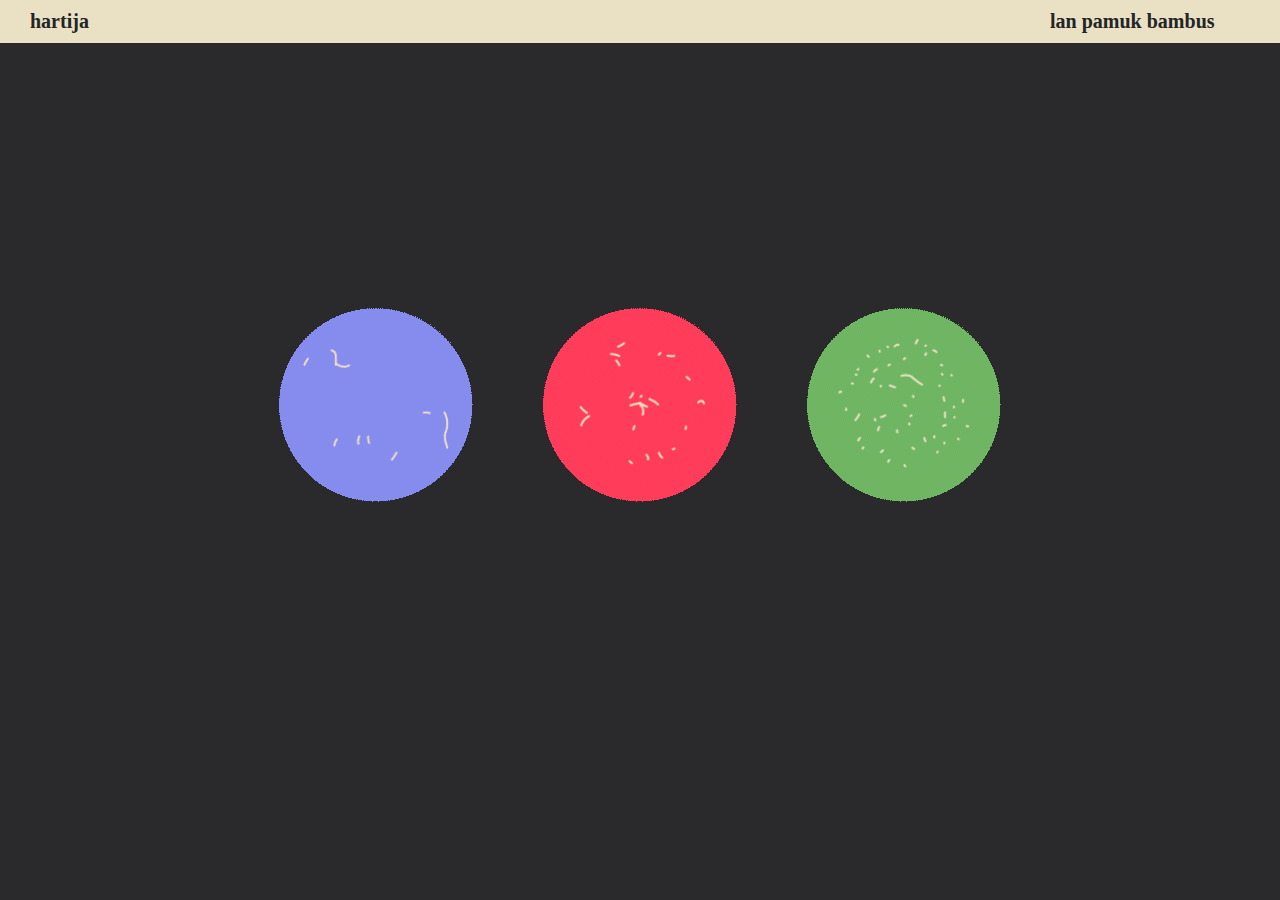
==== index.html @ f726c911 "nav" ====
<!DOCTYPE html>
<!DOCTYPE html>
<html>
<head>
	<meta charset="utf-8">
	<meta name="viewport" content="width=device-width, initial-scale=1">
	<title>hartija</title>
	<link rel="stylesheet" type="text/css" href="style.css">
</head>
<body>
	<header>
		<div id="naslov">
			<h1>hartija</h1>
		</div>

		<nav>
			<h1>
				<a href="./html/lan.html" class="lan">lan</a>
				<a href="./html/pamuk.html" class="pamuk">pamuk</a>
				<a href="./html/bambus.html" class="bambus">bambus</a>
			</h1>
		</nav>
	</header>

	<section class="vid">
		<div class="holder">
			<video src="./images/landing-page.mp4" id="desktop" autoplay muted loop>
			</video>
			<video src="./images/landing-page-vertical.mp4" id="mobile" autoplay muted loop>
			</video>
		</div>
	</section>

	<section class="grid">
		<div class="image-wrapper">
			<a href="./html/lan.html"><img src="./images/lan active.gif"></a>
		</div>
		<div class="image-wrapper">
			<a href="./html/pamuk.html"><img src="./images/pamuk active.gif"></a>
		</div>
		<div class="image-wrapper">
			<a href="./html/bambus.html"><img src="./images/bambus active.gif"></a>
		</div>
	</section>
</body>
</html>
---- style.css ----
@font-face {
  font-family: "Antikva Neue";
  src: url('.fonts/Antikva Neue.woff2') format('woff2');
  font-weight: 700;
  font-style: italic;
}

@font-face {
  font-family: "Ortica Linear Light";
  src: url('.fonts/OrticaLinear-Light.woff2') format('woff2');
  font-weight: 100;
  font-style: normal;
}

body {
  margin: 0;
  box-sizing: border-box;
  background-color: #2A2A2C;
}

header {
  position: sticky;
  z-index: 100;
  top: 0;
  margin: 0;
  padding: 10px 0 10px 0;
  background-color: rgba(234, 225, 197, 1.0);
  display: grid;
  grid-template-columns: auto auto;

}

header h1 {
  font-family: "Antikva Neue", serif;
  font-size: 20px;
  color: #242526;
  width:200px;
  margin: 0;  
}

p{
  font-family: "Ortica Linear Light", serif;
  font-size: 20px;
  color: #242526;
  margin: 0;
}

nav a {
  color: #242526;
  text-decoration: none;
}

nav a.lan:hover {
  color: #868BE9;
}

nav a.pamuk:hover {
  color: #FF3D5A;
}

nav a.bambus:hover {
  color: #6FB563;
}

#naslov {
  margin-left: 30px;
  justify-self: left;
}

nav {
  margin-right: 30px;
  justify-self: right;
}

section.vid div.holder {
  position: relative;
  top: 0;
}

section.vid video {
  width: 100%;
}

section.grid {
  display: grid;
  margin: 12vh 10vw;
  grid-row-gap: 1.5vw;
  grid-column-gap: 5vw;
  justify-content: center;
  align-items: center;
}

.img-wrapper {
  position: absolute;
  overflow: hidden;
}

.img-wrapper img{
  display: inline-block;
  width: 100%;
  border-radius: 50%;
}


@media screen and (max-width: 700px) {
    #desktop {
        display: none;
    }
    section.grid {
      grid-template-columns: auto;
    }
}
    
@media screen and (min-width: 701px) {
    #mobile {
        display: none;
    }

    section.grid {
      grid-template-columns: auto auto auto;
    }
}
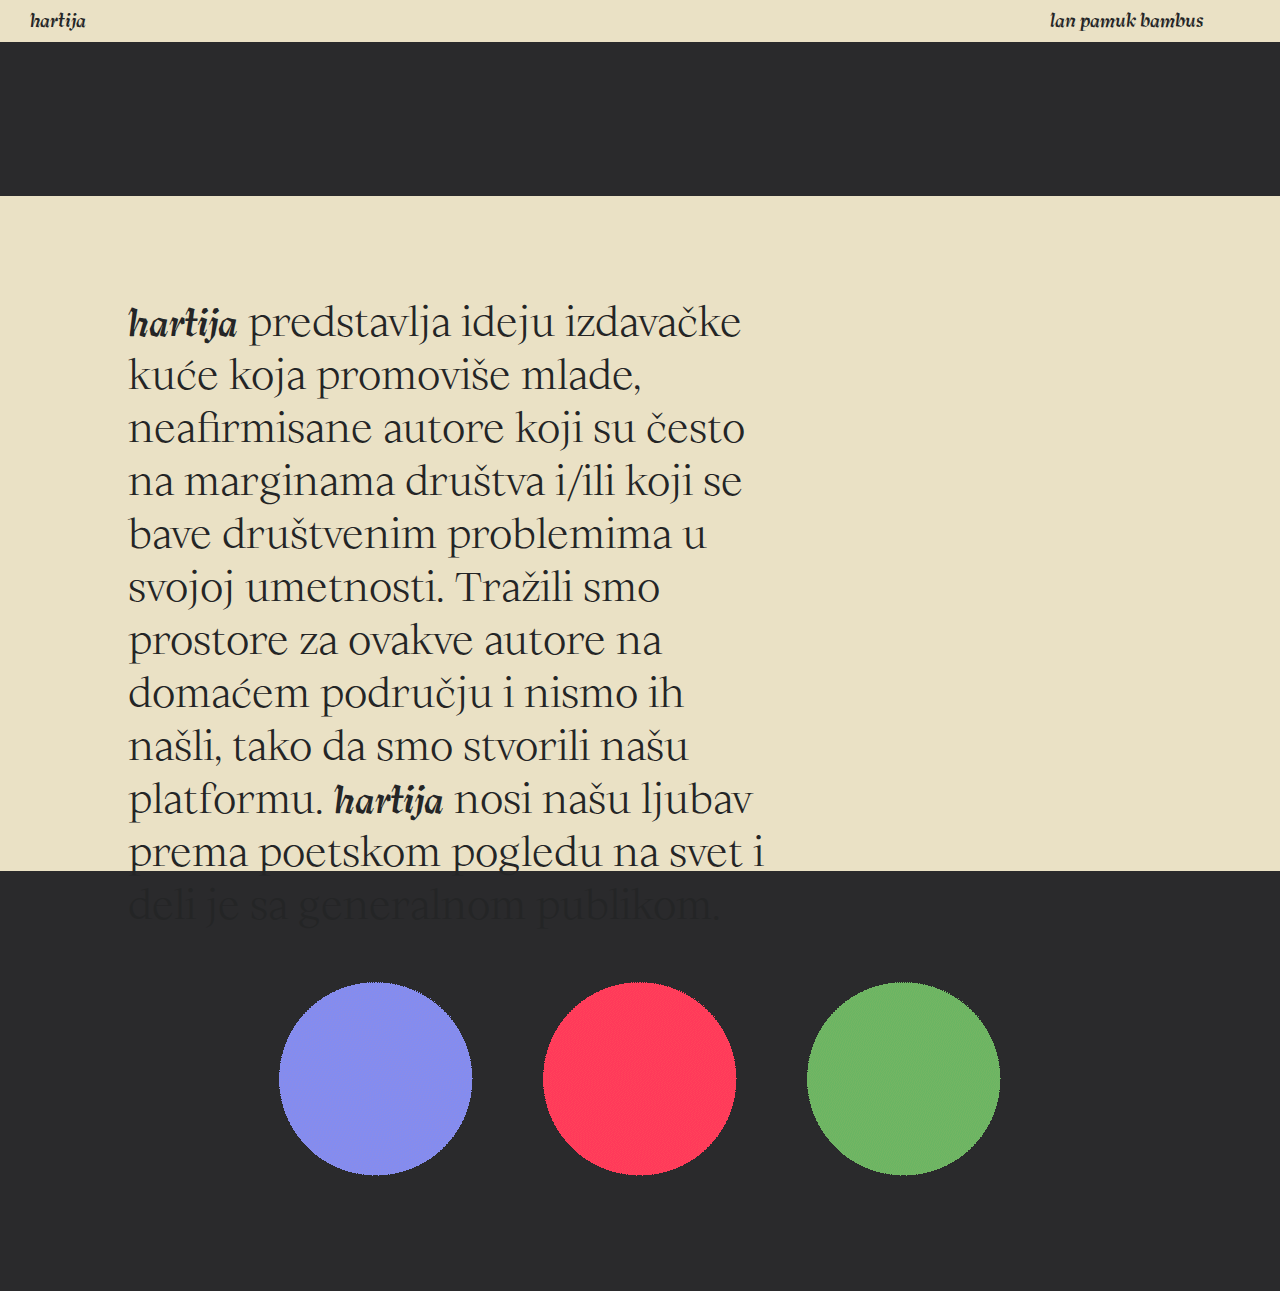
==== commit b62551b9: "gaaghdfhad" ====
--- a/index.html
+++ b/index.html
@@ -31,16 +31,16 @@
 		</div>
 	</section>
 
+	<section id="opis">
+		<div class="text-holder">
+			<p><span class="hartija">hartija</span> predstavlja ideju izdavačke kuće koja promoviše mlade, neafirmisane autore koji su često na marginama društva i/ili koji se bave društvenim problemima u svojoj umetnosti. Tražili smo prostore za ovakve autore na domaćem području i nismo ih našli, tako da smo stvorili našu platformu. <span class="hartija">hartija</span> nosi našu ljubav prema poetskom pogledu na svet i deli je sa generalnom publikom.</p>
+		</div>
+	</section>
+
 	<section class="grid">
-		<div class="image-wrapper">
-			<a href="./html/lan.html"><img src="./images/lan active.gif"></a>
-		</div>
-		<div class="image-wrapper">
-			<a href="./html/pamuk.html"><img src="./images/pamuk active.gif"></a>
-		</div>
-		<div class="image-wrapper">
-			<a href="./html/bambus.html"><img src="./images/bambus active.gif"></a>
-		</div>
+		<a href="./html/lan.html"><img src="./images/lan active.gif"></a>
+		<a href="./html/pamuk.html"><img src="./images/pamuk active.gif"></a>
+		<a href="./html/bambus.html"><img src="./images/bambus active.gif"></a>
 	</section>
 </body>
 </html>--- a/style.css
+++ b/style.css
@@ -1,13 +1,17 @@
 @font-face {
   font-family: "Antikva Neue";
-  src: url('.fonts/Antikva Neue.woff2') format('woff2');
+  src: url('./fonts/Antikva Neue.woff2') format('woff2'),
+       url('./fonts/Antikva Neue.woff') format('woff');
   font-weight: 700;
   font-style: italic;
 }
 
+
+
 @font-face {
   font-family: "Ortica Linear Light";
-  src: url('.fonts/OrticaLinear-Light.woff2') format('woff2');
+  src: url('./fonts/OrticaLinear-Light.woff2') format('woff2'),
+       url('./fonts/OrticaLinear-Light.woff') format('woff');
   font-weight: 100;
   font-style: normal;
 }
@@ -24,22 +28,24 @@
   top: 0;
   margin: 0;
   padding: 10px 0 10px 0;
-  background-color: rgba(234, 225, 197, 1.0);
+  background-color: #eae1c5;
   display: grid;
   grid-template-columns: auto auto;
-
 }
 
 header h1 {
   font-family: "Antikva Neue", serif;
+  font-weight: 700;
+  font-style: italic;
   font-size: 20px;
   color: #242526;
   width:200px;
   margin: 0;  
 }
 
-p{
+header p{
   font-family: "Ortica Linear Light", serif;
+  font-weight: 100;
   font-size: 20px;
   color: #242526;
   margin: 0;
@@ -75,30 +81,54 @@
 section.vid div.holder {
   position: relative;
   top: 0;
+  padding: 0;
 }
 
 section.vid video {
   width: 100%;
 }
 
+section#opis {
+  height: 75vh;
+  display: block;
+  position: relative;
+  background: #eae1c5;
+  padding: 0;
+}
+
+section#opis div.text-holder {
+  margin: 5% 40% 5% 10%;
+  display: block;
+  position: absolute;
+  justify-content: center;
+  align-content: center;
+}
+
+section#opis p{
+  font-family: "Ortica Linear Light", serif;
+  font-weight: 100;
+  font-size: 40px;
+  display: block;
+  color: #242526;
+}
+
+section#opis span {
+  font-family: "Antikva Neue";
+  font-weight: 700;
+  font-style: italic;
+  display: inline;
+  font-size: 40px;
+  color: #242526;
+}
+
+
 section.grid {
   display: grid;
   margin: 12vh 10vw;
-  grid-row-gap: 1.5vw;
+  grid-row-gap: 5vw;
   grid-column-gap: 5vw;
   justify-content: center;
   align-items: center;
-}
-
-.img-wrapper {
-  position: absolute;
-  overflow: hidden;
-}
-
-.img-wrapper img{
-  display: inline-block;
-  width: 100%;
-  border-radius: 50%;
 }
 
 
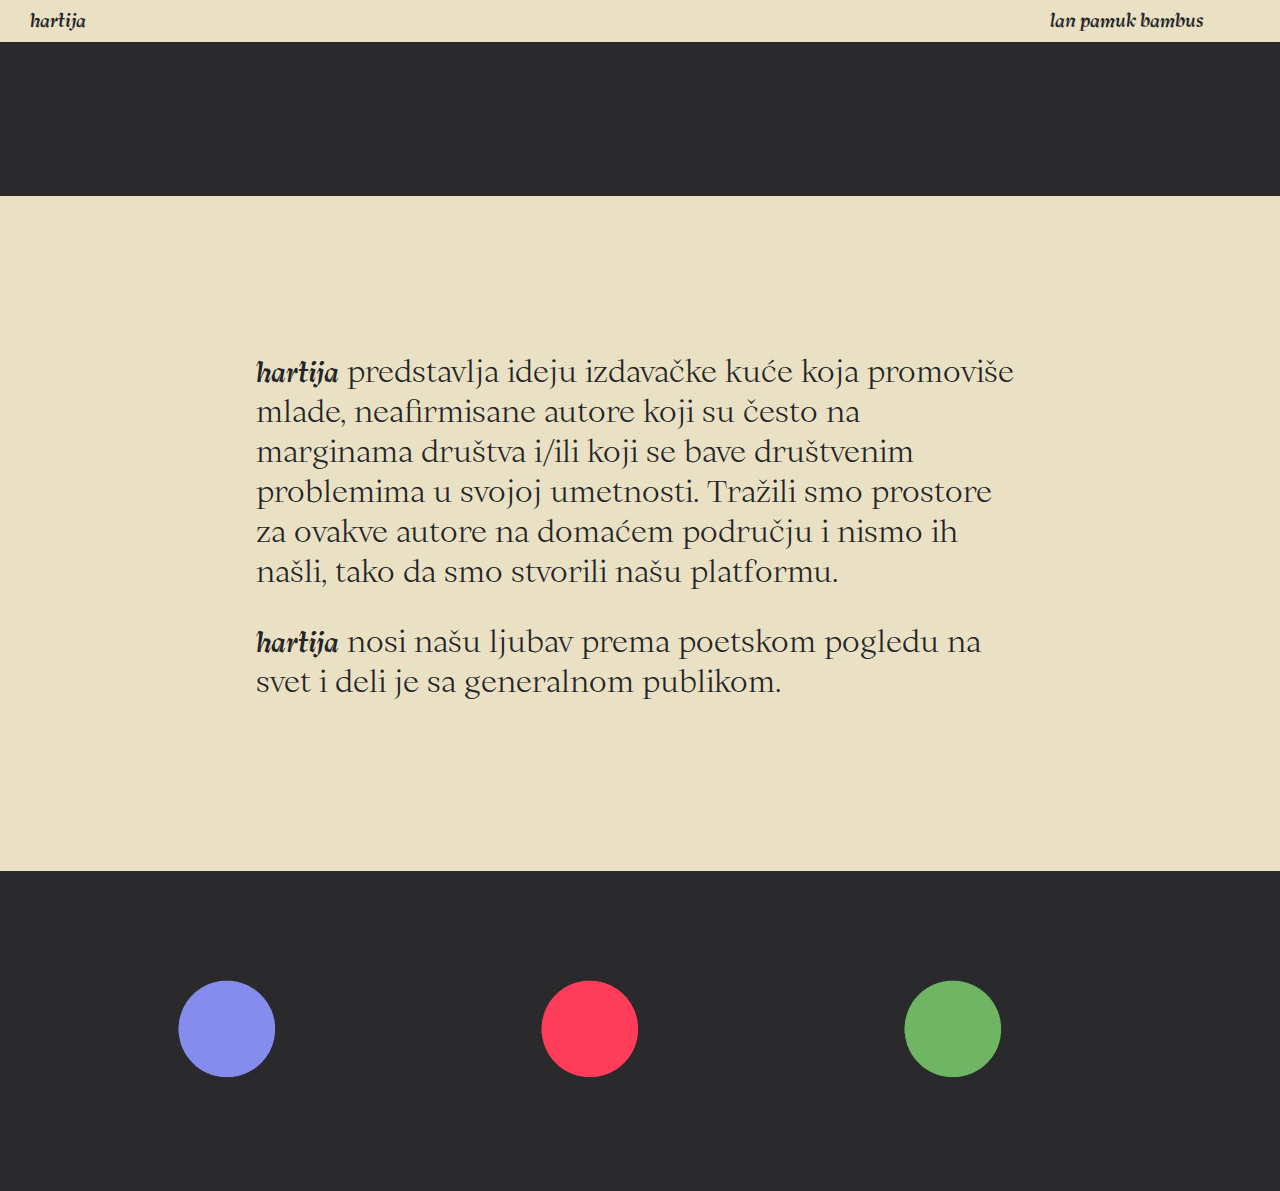
==== commit 00819cfc: "agdhahadad" ====
--- a/index.html
+++ b/index.html
@@ -33,7 +33,8 @@
 
 	<section id="opis">
 		<div class="text-holder">
-			<p><span class="hartija">hartija</span> predstavlja ideju izdavačke kuće koja promoviše mlade, neafirmisane autore koji su često na marginama društva i/ili koji se bave društvenim problemima u svojoj umetnosti. Tražili smo prostore za ovakve autore na domaćem području i nismo ih našli, tako da smo stvorili našu platformu. <span class="hartija">hartija</span> nosi našu ljubav prema poetskom pogledu na svet i deli je sa generalnom publikom.</p>
+			<p><span class="hartija">hartija</span> predstavlja ideju izdavačke kuće koja promoviše mlade, neafirmisane autore koji su često na marginama društva i/ili koji se bave društvenim problemima u svojoj umetnosti. Tražili smo prostore za ovakve autore na domaćem području i nismo ih našli, tako da smo stvorili našu platformu.</p> 
+			<p><span class="hartija">hartija</span> nosi našu ljubav prema poetskom pogledu na svet i deli je sa generalnom publikom.</p>
 		</div>
 	</section>
 
--- a/style.css
+++ b/style.css
@@ -89,7 +89,6 @@
 }
 
 section#opis {
-  height: 75vh;
   display: block;
   position: relative;
   background: #eae1c5;
@@ -97,7 +96,7 @@
 }
 
 section#opis div.text-holder {
-  margin: 5% 40% 5% 10%;
+  margin: 10% 20%;
   display: block;
   position: absolute;
   justify-content: center;
@@ -107,7 +106,6 @@
 section#opis p{
   font-family: "Ortica Linear Light", serif;
   font-weight: 100;
-  font-size: 40px;
   display: block;
   color: #242526;
 }
@@ -117,7 +115,6 @@
   font-weight: 700;
   font-style: italic;
   display: inline;
-  font-size: 40px;
   color: #242526;
 }
 
@@ -127,8 +124,12 @@
   margin: 12vh 10vw;
   grid-row-gap: 5vw;
   grid-column-gap: 5vw;
-  justify-content: center;
+  justify-items: center;
   align-items: center;
+}
+
+section.grid img{
+  width: 50%;
 }
 
 
@@ -138,6 +139,14 @@
     }
     section.grid {
       grid-template-columns: auto;
+    }
+
+    section#opis {
+      height: 60vh;
+    }
+
+    section#opis div.text-holder {
+      font-size: 20px;
     }
 }
     
@@ -149,4 +158,12 @@
     section.grid {
       grid-template-columns: auto auto auto;
     }
+
+    section#opis {
+      height: 75vh;
+    }
+
+    section#opis div.text-holder {
+      font-size: 30px;
+    }
 }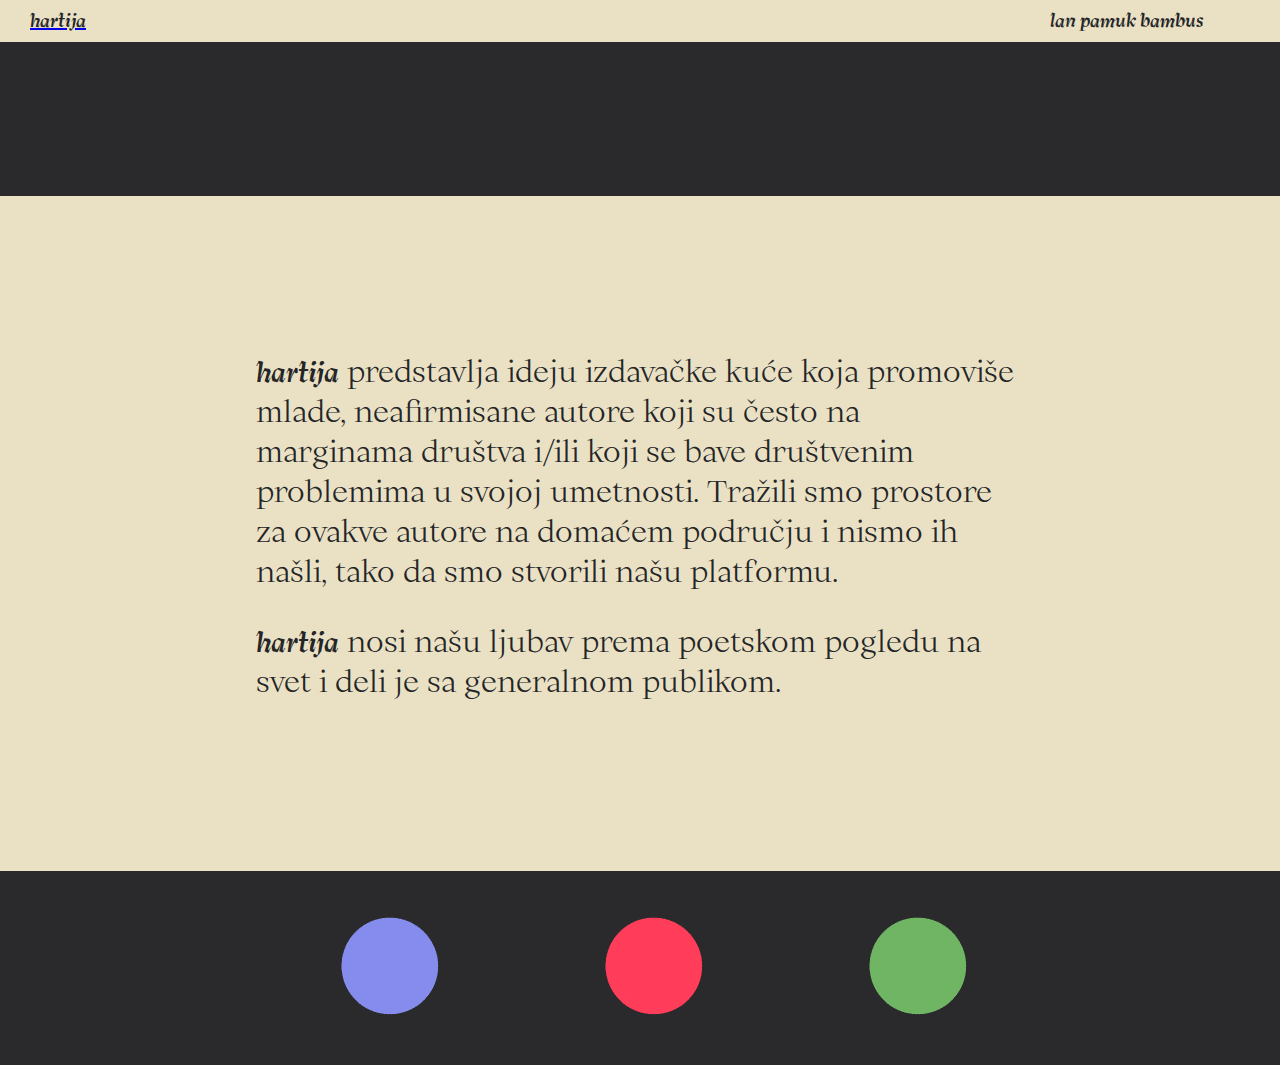
==== commit c5d72405: "pamuk" ====
--- a/index.html
+++ b/index.html
@@ -10,7 +10,7 @@
 <body>
 	<header>
 		<div id="naslov">
-			<h1>hartija</h1>
+			<a href="../index.html"><h1>hartija</h1></a>
 		</div>
 
 		<nav>
--- a/style.css
+++ b/style.css
@@ -121,15 +121,17 @@
 
 section.grid {
   display: grid;
-  margin: 12vh 10vw;
+  margin: 5vh 5vw 5vh 15vw;
   grid-row-gap: 5vw;
   grid-column-gap: 5vw;
-  justify-items: center;
+  justify-content: center;
   align-items: center;
 }
 
 section.grid img{
   width: 50%;
+  justify-content: center;
+  align-items: center;
 }
 
 
@@ -138,11 +140,11 @@
         display: none;
     }
     section.grid {
-      grid-template-columns: auto;
+      grid-template-columns: auto auto auto;
     }
 
     section#opis {
-      height: 60vh;
+      height: 75vh;
     }
 
     section#opis div.text-holder {
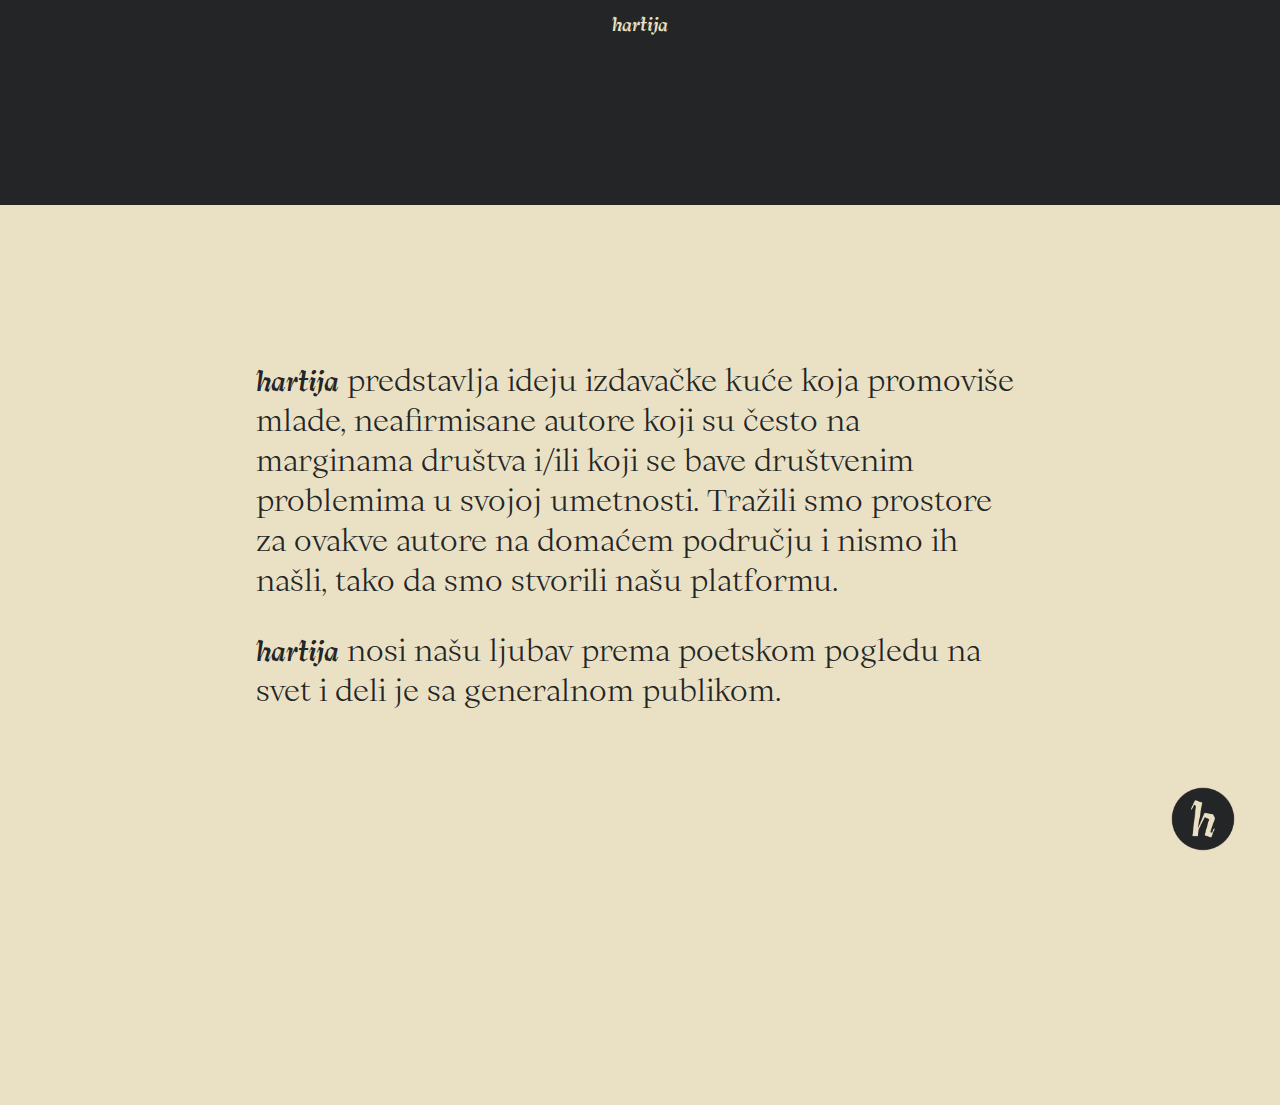
==== commit ddbc9ecf: "2.0 beta 1" ====
--- a/index.html
+++ b/index.html
@@ -6,20 +6,13 @@
 	<meta name="viewport" content="width=device-width, initial-scale=1">
 	<title>hartija</title>
 	<link rel="stylesheet" type="text/css" href="style.css">
+    <script src="https://ajax.googleapis.com/ajax/libs/jquery/3.7.1/jquery.min.js"></script>
 </head>
 <body>
 	<header>
 		<div id="naslov">
-			<a href="../index.html"><h1>hartija</h1></a>
+			<a href="./index.html"><h1>hartija</h1></a>
 		</div>
-
-		<nav>
-			<h1>
-				<a href="./html/lan.html" class="lan">lan</a>
-				<a href="./html/pamuk.html" class="pamuk">pamuk</a>
-				<a href="./html/bambus.html" class="bambus">bambus</a>
-			</h1>
-		</nav>
 	</header>
 
 	<section class="vid">
@@ -39,9 +32,26 @@
 	</section>
 
 	<section class="grid">
-		<a href="./html/lan.html"><img src="./images/lan active.gif"></a>
-		<a href="./html/pamuk.html"><img src="./images/pamuk active.gif"></a>
-		<a href="./html/bambus.html"><img src="./images/bambus active.gif"></a>
+		<a class="tag" href="./html/lan.html"><img src="./images/lan active.gif"></a>
+		<a class="tag" href="./html/pamuk.html"><img src="./images/pamuk active.gif"></a>
+		<a class="tag" href="./html/bambus.html"><img src="./images/bambus active.gif"></a>
+		<div class="button"><img src="./images/h.png"></div>
 	</section>
+
+	<script>
+
+		$('.button').click(function() {
+		var clicks = $(this).data('clicks');
+		if (clicks) {
+			console.log("hover in");
+			$(".tag").css("visibility", "visible");
+		} else {
+			console.log("hover out");
+			$(".tag").css("visibility", "hidden");
+		}
+		  $(this).data("clicks", !clicks);
+		});
+
+    </script>
 </body>
 </html>--- a/style.css
+++ b/style.css
@@ -1,7 +1,7 @@
 @font-face {
   font-family: "Antikva Neue";
-  src: url('./fonts/Antikva Neue.woff2') format('woff2'),
-       url('./fonts/Antikva Neue.woff') format('woff');
+  src: url('./fonts/Antikva Neue Bold.woff2') format('woff2'),
+       url('./fonts/Antikva Neue Bold.woff') format('woff');
   font-weight: 700;
   font-style: italic;
 }
@@ -19,63 +19,51 @@
 body {
   margin: 0;
   box-sizing: border-box;
-  background-color: #2A2A2C;
+  background-color: #242526;
 }
 
 header {
-  position: sticky;
-  z-index: 100;
+  position: relative;
   top: 0;
   margin: 0;
-  padding: 10px 0 10px 0;
-  background-color: #eae1c5;
-  display: grid;
-  grid-template-columns: auto auto;
+  padding: 15px 0 15px 0;
+  background-color: #242526;
+  display: inline;
 }
 
-header h1 {
+#naslov h1 {
   font-family: "Antikva Neue", serif;
   font-weight: 700;
   font-style: italic;
   font-size: 20px;
-  color: #242526;
-  width:200px;
-  margin: 0;  
+  text-decoration: none;
+  color: #eae1c5;
+  width:100vw;
+  text-align: center;
 }
 
-header p{
-  font-family: "Ortica Linear Light", serif;
-  font-weight: 100;
-  font-size: 20px;
-  color: #242526;
-  margin: 0;
-}
-
-nav a {
-  color: #242526;
+#naslov a:link {
   text-decoration: none;
 }
 
-nav a.lan:hover {
-  color: #868BE9;
+#naslov a:hover {
+  font-family: "Antikva Neue";
+  font-family: 100;
+  font-size: 20px;  
+  text-decoration: underline;
+  color: #eae1c5;
 }
 
-nav a.pamuk:hover {
-  color: #FF3D5A;
-}
+#naslov a:visited {
+  text-decoration: none;
+  color: #eae1c5;
 
-nav a.bambus:hover {
-  color: #6FB563;
 }
 
 #naslov {
-  margin-left: 30px;
-  justify-self: left;
-}
-
-nav {
-  margin-right: 30px;
-  justify-self: right;
+  position: relative;
+  align-content: center;
+  justify-content: center;
 }
 
 section.vid div.holder {
@@ -120,18 +108,22 @@
 
 
 section.grid {
+  position: fixed;
+  right: 5vh;
+  bottom: 5vh;
   display: grid;
-  margin: 5vh 5vw 5vh 15vw;
-  grid-row-gap: 5vw;
-  grid-column-gap: 5vw;
+  grid-row-gap: 2vw;
+  grid-column-gap:2vw;
+}
+
+section.grid img{
+  width: 5vw;
   justify-content: center;
   align-items: center;
 }
 
-section.grid img{
-  width: 50%;
-  justify-content: center;
-  align-items: center;
+section.grid .tag {
+  visibility: hidden;
 }
 
 
@@ -140,7 +132,11 @@
         display: none;
     }
     section.grid {
-      grid-template-columns: auto auto auto;
+      grid-template-columns: auto auto auto auto;
+    }
+
+    section.grid img {
+      width: 10vw;
     }
 
     section#opis {
@@ -158,11 +154,11 @@
     }
 
     section.grid {
-      grid-template-columns: auto auto auto;
+      grid-template-columns: auto;
     }
 
     section#opis {
-      height: 75vh;
+      height: 100vh;
     }
 
     section#opis div.text-holder {
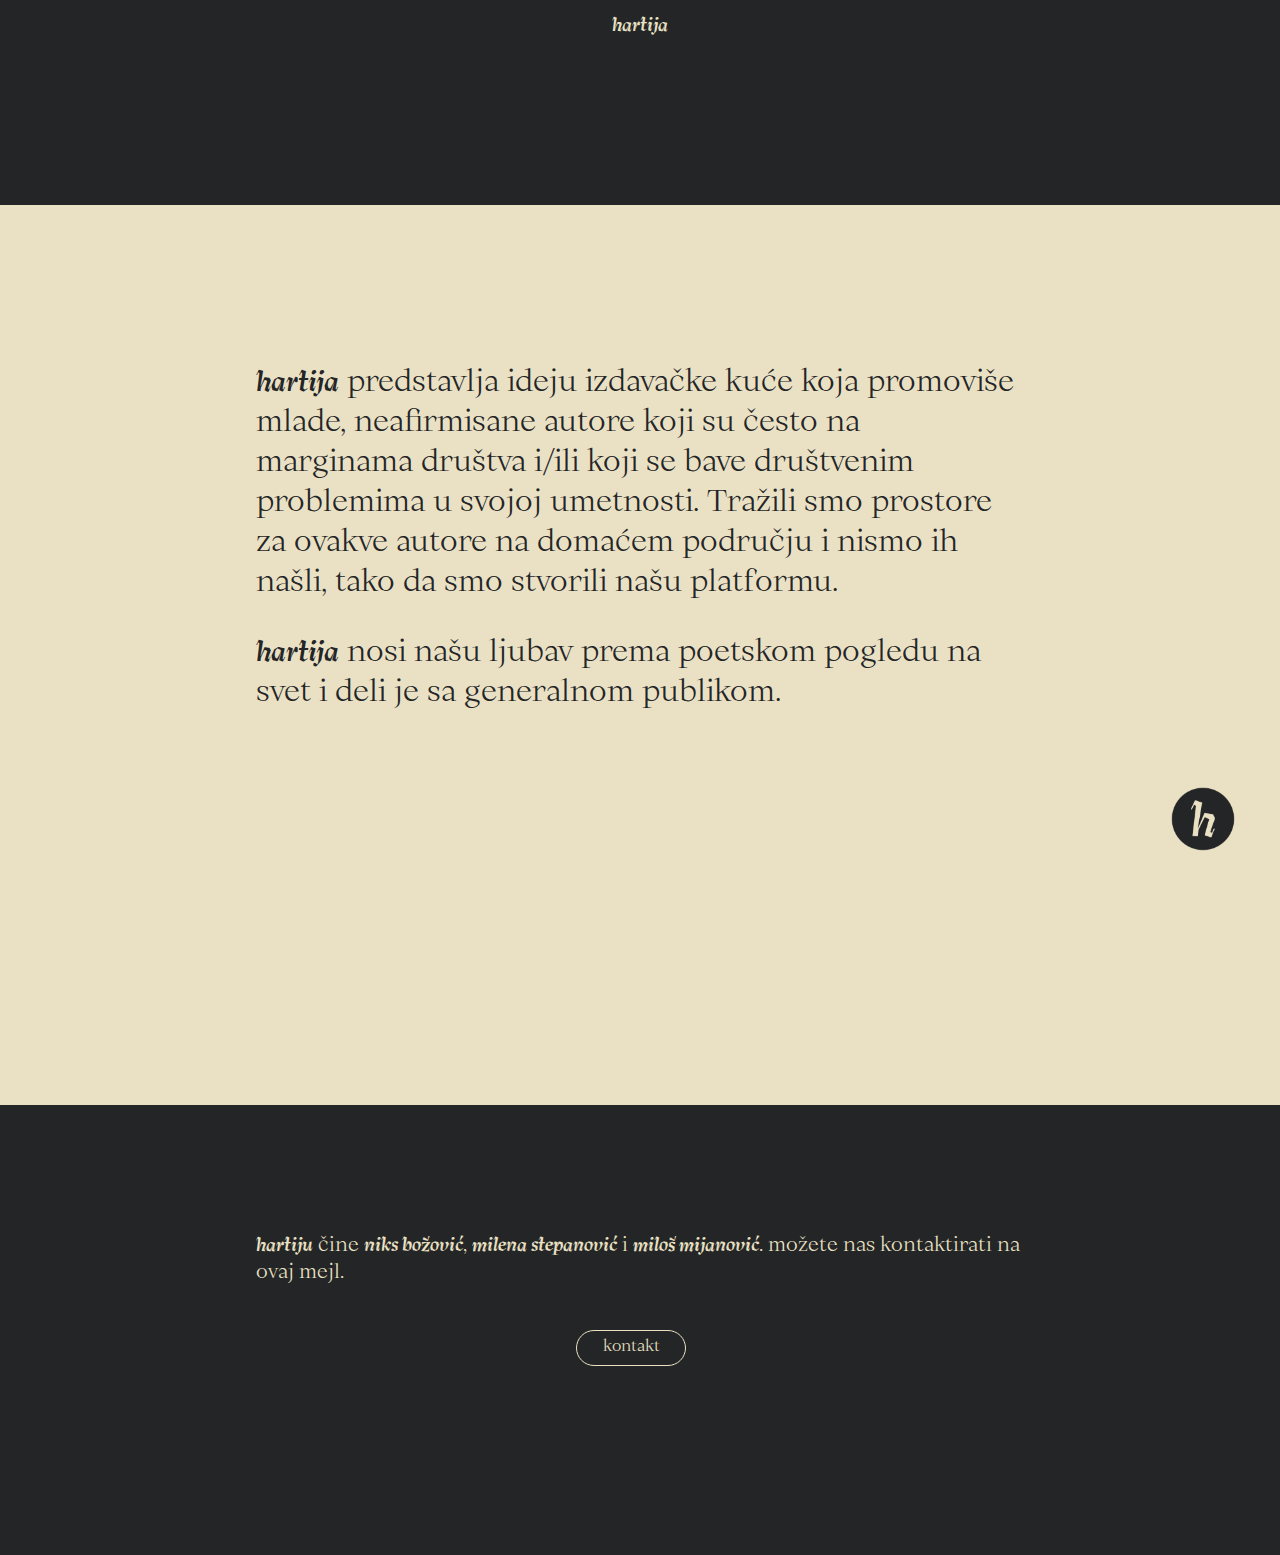
==== commit 02ccb94c: "kontakt" ====
--- a/index.html
+++ b/index.html
@@ -31,6 +31,13 @@
 		</div>
 	</section>
 
+	<section id="kontakt">
+		<div class="text-holder">
+			<p><span class="hartija-1">hartiju</span> čine <a href="mailto:niks@hartija.xyz">niks božović</a>, <a href="mailto:milena@hartija.xyz">milena stepanović</a> i <a href="mailto:milos@hartija.xyz">miloš mijanović</a>. možete nas kontaktirati na ovaj mejl.</p>
+		</div>
+		<a href="mailto:kontakt@hartija.xyz" class="btn">kontakt</a>		
+	</section>
+
 	<section class="grid">
 		<a class="tag" href="./html/lan.html"><img src="./images/lan active.gif"></a>
 		<a class="tag" href="./html/pamuk.html"><img src="./images/pamuk active.gif"></a>
--- a/style.css
+++ b/style.css
@@ -106,6 +106,73 @@
   color: #242526;
 }
 
+section#kontakt {
+  display: block;
+  position: relative;
+  background: #242526;
+  padding: 0;
+}
+
+section#kontakt div.text-holder {
+  margin: 12vh 20vw;
+  display: block;
+  position: absolute;
+  justify-content: center;
+  align-content: center;
+}
+
+section#kontakt p{
+  font-family: "Ortica Linear Light", serif;
+  font-weight: 100;
+  display: block;
+  color: #eae1c5;
+}
+
+section#kontakt span {
+  font-family: "Antikva Neue";
+  font-weight: 700;
+  font-style: italic;
+  display: inline;
+  color: #eae1c5;
+}
+
+section#kontakt a:link {
+  font-family: "Antikva Neue";
+  font-weight: 700;
+  font-style: italic;
+  text-decoration: none;
+  display: inline;
+  color: #eae1c5;
+}
+
+section#kontakt a:hover {
+  font-family: "Antikva Neue";
+  font-weight: 700;
+  font-style: italic;
+  text-decoration: underline;
+  display: inline;
+  color: #eae1c5;
+}
+
+section#kontakt a.btn{
+  position: absolute;;
+  display:inline-block;
+  padding:0.5vw 2vw;
+  border:0.1em solid #eae1c5;
+  border-radius:50px;
+  box-sizing: border-box;
+  text-decoration:none;
+  font-family:"Ortica Linear Light", serif;
+  font-weight:100;
+  font-style: normal;
+  color:#eae1c5;
+  text-align:center;
+}
+
+section#kontakt a.btn:hover{
+  color:#242526;
+  background-color:#eae1c5;
+}
 
 section.grid {
   position: fixed;
@@ -146,6 +213,18 @@
     section#opis div.text-holder {
       font-size: 20px;
     }
+
+    section#kontakt {
+      height: 50vh;
+    }
+
+    section#kontakt div.text-holder {
+      font-size: 20px;
+    }
+
+    section#kontakt a.btn{
+      margin: 30vh 40vw;
+    }
 }
     
 @media screen and (min-width: 701px) {
@@ -164,4 +243,15 @@
     section#opis div.text-holder {
       font-size: 30px;
     }
+
+    section#kontakt {
+      height: 50vh;
+    }
+
+    section#kontakt div.text-holder {
+      font-size: 20px;
+    }
+    section#kontakt a.btn{
+      margin: 25vh 45vw;
+    }
 }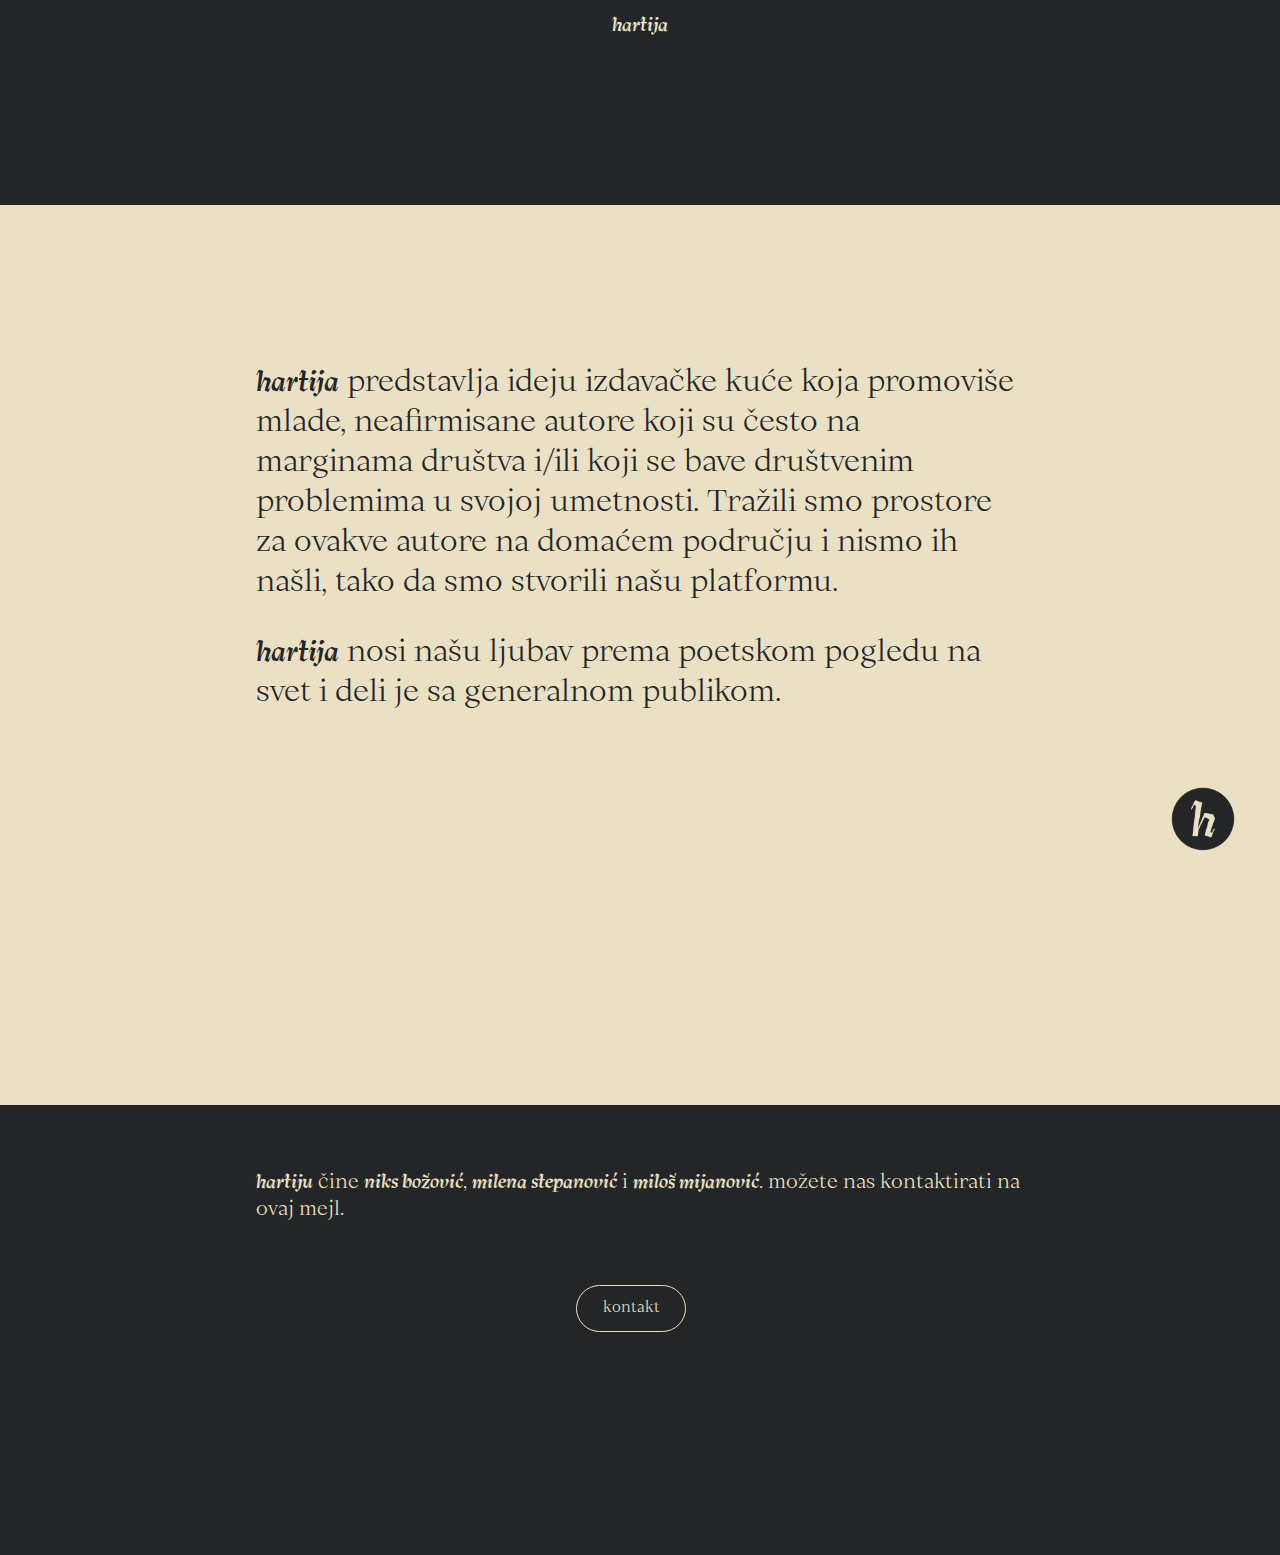
==== commit 087f921c: "playsinline" ====
--- a/index.html
+++ b/index.html
@@ -17,9 +17,9 @@
 
 	<section class="vid">
 		<div class="holder">
-			<video src="./images/landing-page.mp4" id="desktop" autoplay muted loop>
+			<video src="./images/landing-page.mp4" id="desktop" autoplay muted loop playsinline>
 			</video>
-			<video src="./images/landing-page-vertical.mp4" id="mobile" autoplay muted loop>
+			<video src="./images/landing-page-vertical.mp4" id="mobile" autoplay muted loop playsinline>
 			</video>
 		</div>
 	</section>
--- a/style.css
+++ b/style.css
@@ -3,7 +3,7 @@
   src: url('./fonts/Antikva Neue Bold.woff2') format('woff2'),
        url('./fonts/Antikva Neue Bold.woff') format('woff');
   font-weight: 700;
-  font-style: italic;
+  font-style: normal;
 }
 
 
@@ -34,7 +34,7 @@
 #naslov h1 {
   font-family: "Antikva Neue", serif;
   font-weight: 700;
-  font-style: italic;
+  font-style: normal;
   font-size: 20px;
   text-decoration: none;
   color: #eae1c5;
@@ -101,7 +101,7 @@
 section#opis span {
   font-family: "Antikva Neue";
   font-weight: 700;
-  font-style: italic;
+  font-style: normal;
   display: inline;
   color: #242526;
 }
@@ -114,7 +114,7 @@
 }
 
 section#kontakt div.text-holder {
-  margin: 12vh 20vw;
+  margin: 5dvh 20dvw;
   display: block;
   position: absolute;
   justify-content: center;
@@ -123,6 +123,7 @@
 
 section#kontakt p{
   font-family: "Ortica Linear Light", serif;
+  font-size: 20px;
   font-weight: 100;
   display: block;
   color: #eae1c5;
@@ -130,16 +131,18 @@
 
 section#kontakt span {
   font-family: "Antikva Neue";
-  font-weight: 700;
-  font-style: italic;
+  font-size: 20px;
+  font-weight: 700;
+  font-style: normal;
   display: inline;
   color: #eae1c5;
 }
 
 section#kontakt a:link {
   font-family: "Antikva Neue";
-  font-weight: 700;
-  font-style: italic;
+  font-size: 20px;
+  font-weight: 700;
+  font-style: normal;
   text-decoration: none;
   display: inline;
   color: #eae1c5;
@@ -147,8 +150,9 @@
 
 section#kontakt a:hover {
   font-family: "Antikva Neue";
-  font-weight: 700;
-  font-style: italic;
+  font-size: 20px
+  font-weight: 700;
+  font-style: normal;
   text-decoration: underline;
   display: inline;
   color: #eae1c5;
@@ -157,12 +161,13 @@
 section#kontakt a.btn{
   position: absolute;;
   display:inline-block;
-  padding:0.5vw 2vw;
+  padding:1vw 2vw;
   border:0.1em solid #eae1c5;
   border-radius:50px;
   box-sizing: border-box;
   text-decoration:none;
   font-family:"Ortica Linear Light", serif;
+  font-size: 15px;
   font-weight:100;
   font-style: normal;
   color:#eae1c5;
@@ -199,7 +204,7 @@
         display: none;
     }
     section.grid {
-      grid-template-columns: auto auto auto auto;
+      grid-template-columns: auto;
     }
 
     section.grid img {
@@ -207,23 +212,27 @@
     }
 
     section#opis {
-      height: 75vh;
-    }
-
-    section#opis div.text-holder {
-      font-size: 20px;
+      height: 50dvh;
+    }
+
+    section#opis p{
+      font-size: 15px;
+    }
+
+    section#opis span{
+      font-size: 15px;
     }
 
     section#kontakt {
-      height: 50vh;
+      height: 50dvh;
     }
 
     section#kontakt div.text-holder {
-      font-size: 20px;
+      font-size: 15px;
     }
 
     section#kontakt a.btn{
-      margin: 30vh 40vw;
+      margin: 25vh 40vw;
     }
 }
     
@@ -238,20 +247,26 @@
 
     section#opis {
       height: 100vh;
-    }
-
-    section#opis div.text-holder {
+      height: 100dvh;
+    }
+
+    section#opis p{
+      font-size: 30px;
+    }
+
+    section#opis span{
       font-size: 30px;
     }
 
     section#kontakt {
       height: 50vh;
+      height: 50dvh;
     }
 
     section#kontakt div.text-holder {
       font-size: 20px;
     }
     section#kontakt a.btn{
-      margin: 25vh 45vw;
+      margin: 20dvh 45vw;
     }
 }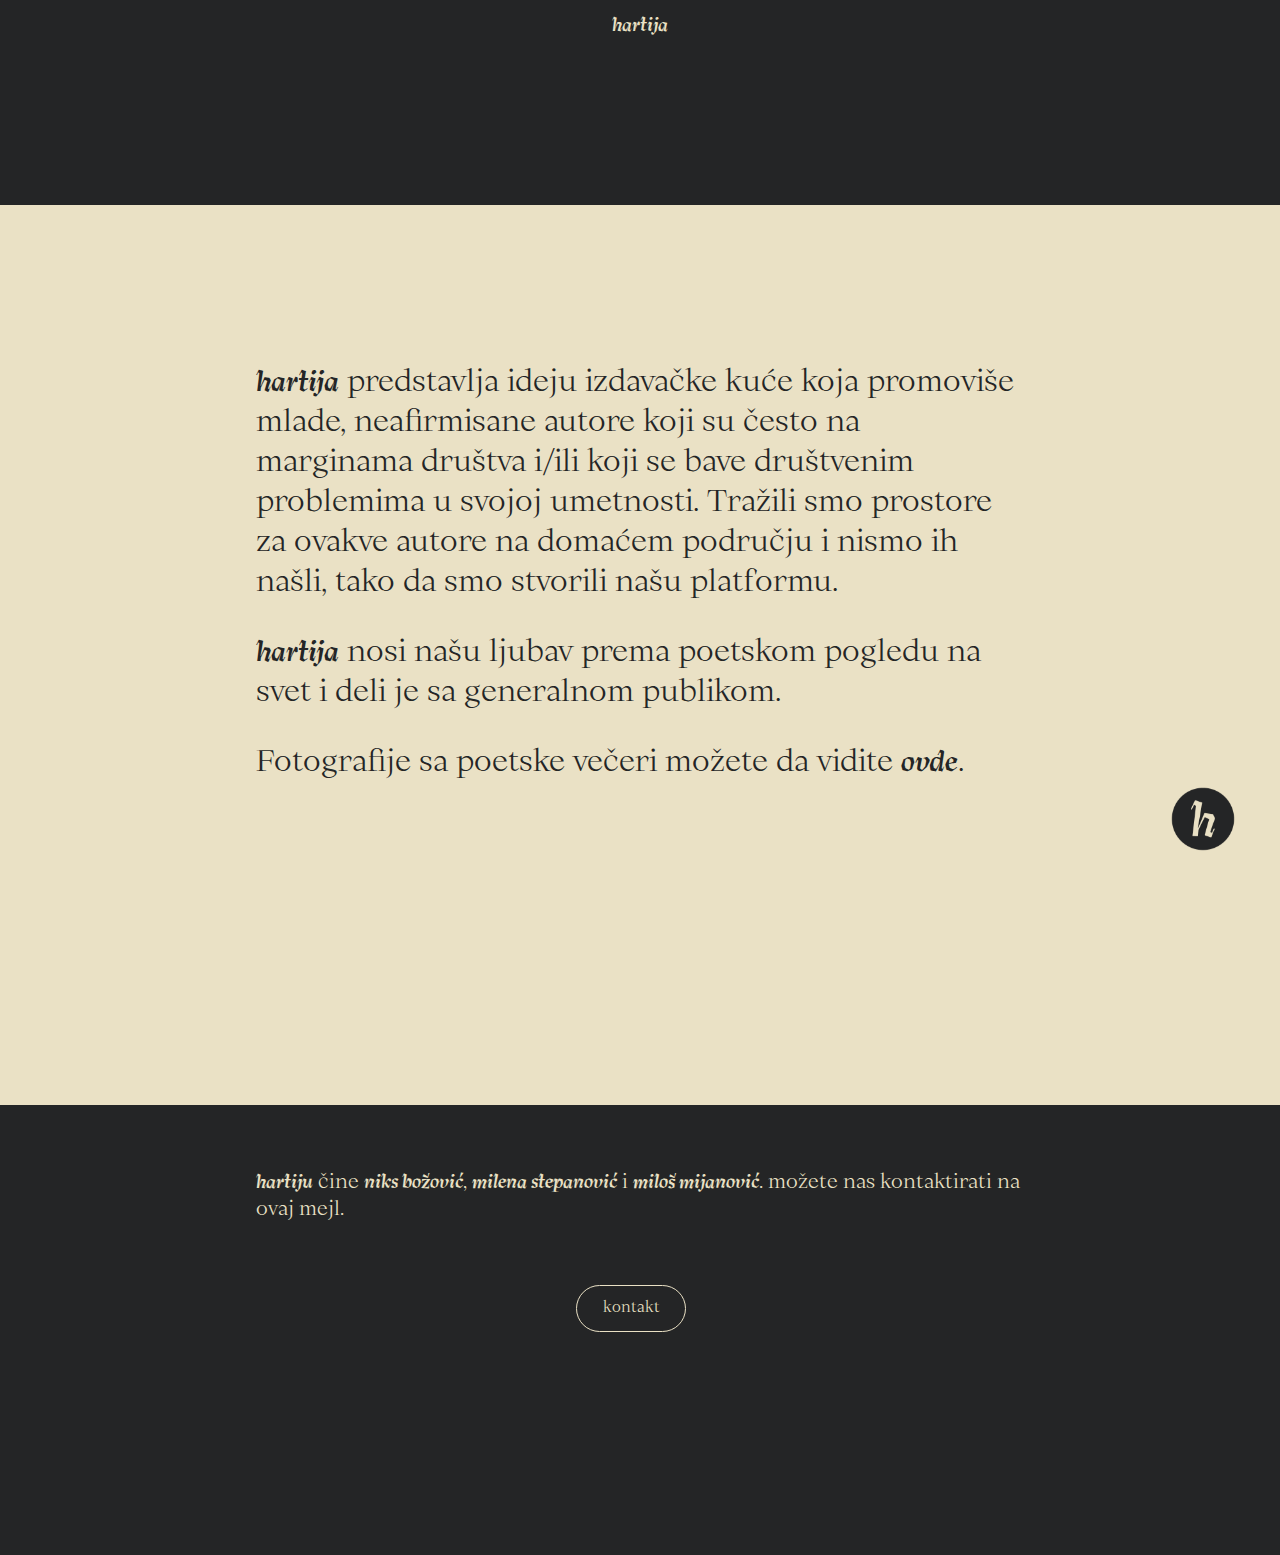
==== commit 19f9ba71: "poetsko-vece.htm" ====
--- a/index.html
+++ b/index.html
@@ -28,6 +28,7 @@
 		<div class="text-holder">
 			<p><span class="hartija">hartija</span> predstavlja ideju izdavačke kuće koja promoviše mlade, neafirmisane autore koji su često na marginama društva i/ili koji se bave društvenim problemima u svojoj umetnosti. Tražili smo prostore za ovakve autore na domaćem području i nismo ih našli, tako da smo stvorili našu platformu.</p> 
 			<p><span class="hartija">hartija</span> nosi našu ljubav prema poetskom pogledu na svet i deli je sa generalnom publikom.</p>
+			<p>Fotografije sa poetske večeri možete da vidite <a class="hartija" href="./html/poetsko-vece.html">ovde</a>.<p>
 		</div>
 	</section>
 
--- a/style.css
+++ b/style.css
@@ -105,6 +105,34 @@
   display: inline;
   color: #242526;
 }
+
+section#opis a:link {
+  font-family: "Antikva Neue";
+  font-weight: 700;
+  font-style: normal;
+  text-decoration: none;
+  display: inline;
+  color: #242526;
+}
+
+section#opis a:hover {
+  font-family: "Antikva Neue";
+  font-weight: 700;
+  font-style: normal;
+  text-decoration: underline;
+  display: inline;
+  color: #242526;
+}
+
+section#opis a:visited {
+  font-family: "Antikva Neue";
+  font-weight: 700;
+  font-style: normal;
+  text-decoration: underline;
+  display: inline;
+  color: #242526;
+}
+
 
 section#kontakt {
   display: block;
@@ -232,7 +260,7 @@
     }
 
     section#kontakt a.btn{
-      margin: 25vh 40vw;
+      margin: 25  vh 40vw;
     }
 }
     
